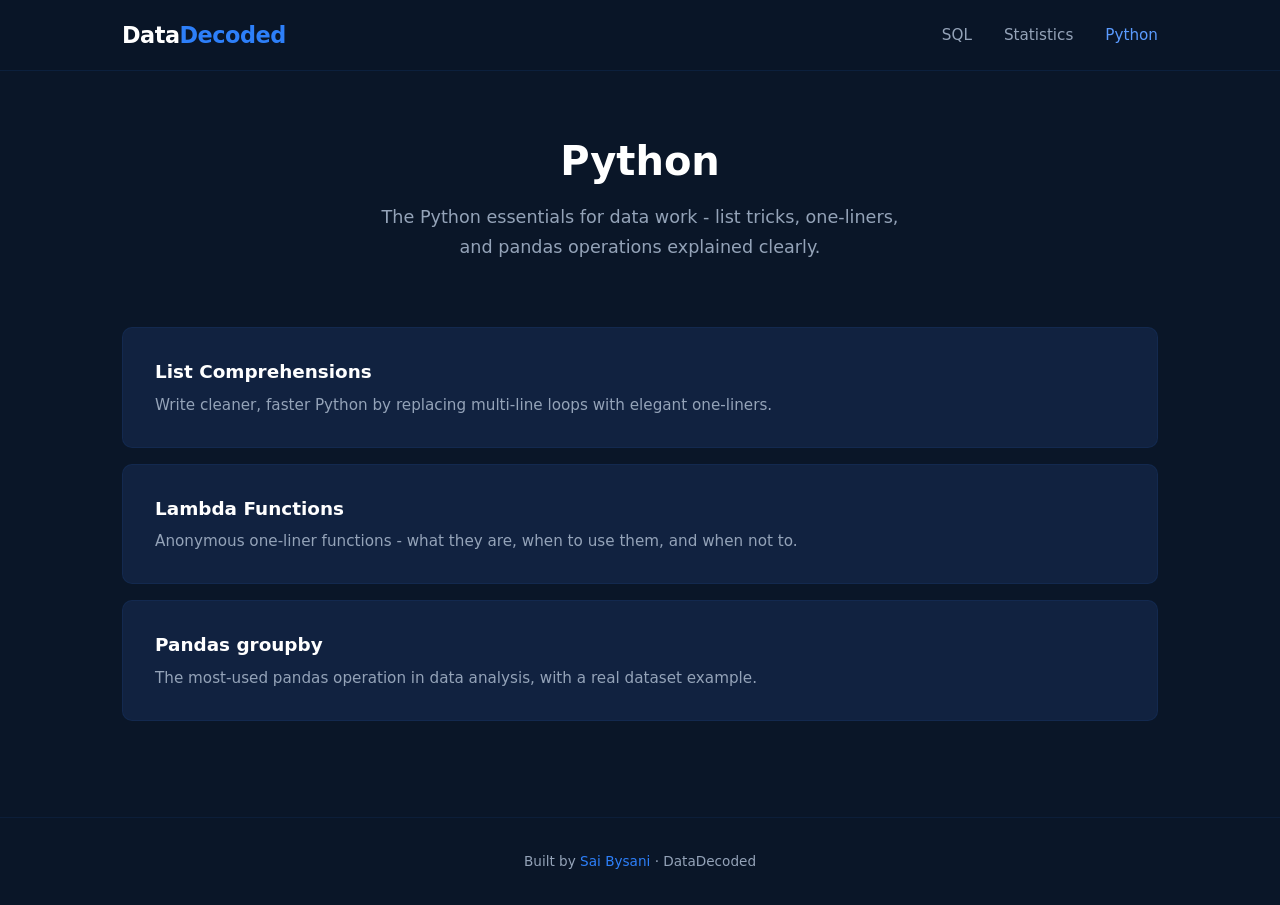
==== python/index.html @ 7349e88e "first version - data decoded" ====
<!DOCTYPE html>
<html lang="en">
<head>
  <meta charset="UTF-8">
  <meta name="viewport" content="width=device-width, initial-scale=1.0">
  <title>Python Concepts - DataDecoded</title>
  <meta name="description" content="Master Python essentials like List Comprehensions, Lambda Functions, and Pandas groupby in plain English.">
  <link rel="stylesheet" href="../css/style.css">
</head>
<body>

  <nav class="navbar">
    <div class="container">
      <a href="../index.html" class="logo">Data<span>Decoded</span></a>
      <button class="nav-toggle" aria-label="Toggle navigation" aria-expanded="false">
        <span></span><span></span><span></span>
      </button>
      <ul class="nav-links">
        <li><a href="../sql/index.html">SQL</a></li>
        <li><a href="../statistics/index.html">Statistics</a></li>
        <li><a href="index.html" class="active">Python</a></li>
      </ul>
    </div>
  </nav>

  <main>
    <section class="category-hero">
      <div class="container">
        <h1>Python</h1>
        <p>The Python essentials for data work - list tricks, one-liners, and pandas operations explained clearly.</p>
      </div>
    </section>

    <section class="concept-list">
      <div class="container">
        <a href="list-comprehensions.html" class="concept-card">
          <h3>List Comprehensions</h3>
          <p>Write cleaner, faster Python by replacing multi-line loops with elegant one-liners.</p>
        </a>

        <a href="lambda-functions.html" class="concept-card">
          <h3>Lambda Functions</h3>
          <p>Anonymous one-liner functions - what they are, when to use them, and when not to.</p>
        </a>

        <a href="pandas-groupby.html" class="concept-card">
          <h3>Pandas groupby</h3>
          <p>The most-used pandas operation in data analysis, with a real dataset example.</p>
        </a>
      </div>
    </section>
  </main>

  <footer class="footer">
    <p>Built by <a href="#">Sai Bysani</a> &middot; DataDecoded</p>
  </footer>

  <script src="../js/main.js"></script>
</body>
</html>
---- css/style.css ----
/* ===== RESET & BASE ===== */
*,
*::before,
*::after {
  margin: 0;
  padding: 0;
  box-sizing: border-box;
}

:root {
  --navy: #0a1628;
  --navy-light: #112240;
  --navy-mid: #1a3055;
  --blue: #2d7ff9;
  --blue-light: #5a9bff;
  --blue-glow: rgba(45, 127, 249, 0.15);
  --white: #ffffff;
  --gray-100: #f0f4f8;
  --gray-200: #d9e2ec;
  --gray-300: #b0bec5;
  --gray-400: #8a9ab5;
  --gray-500: #627893;
  --text-primary: #e2e8f0;
  --text-secondary: #94a3b8;
  --font-main: 'Segoe UI', system-ui, -apple-system, sans-serif;
  --font-mono: 'Cascadia Code', 'Fira Code', 'Consolas', monospace;
  --max-width: 1100px;
  --radius: 10px;
  --transition: 0.25s ease;
}

html {
  scroll-behavior: smooth;
}

body {
  font-family: var(--font-main);
  background: var(--navy);
  color: var(--text-primary);
  line-height: 1.7;
  min-height: 100vh;
  display: flex;
  flex-direction: column;
}

a {
  color: var(--blue-light);
  text-decoration: none;
  transition: color var(--transition);
}

a:hover {
  color: var(--blue);
}

img {
  max-width: 100%;
}

/* ===== NAVBAR ===== */
.navbar {
  background: rgba(10, 22, 40, 0.95);
  backdrop-filter: blur(12px);
  border-bottom: 1px solid rgba(45, 127, 249, 0.1);
  position: sticky;
  top: 0;
  z-index: 100;
}

.navbar .container {
  display: flex;
  align-items: center;
  justify-content: space-between;
  padding: 1rem 2rem;
  max-width: var(--max-width);
  margin: 0 auto;
}

.navbar .logo {
  font-size: 1.4rem;
  font-weight: 700;
  color: var(--white);
  letter-spacing: -0.5px;
}

.navbar .logo span {
  color: var(--blue);
}

.nav-links {
  display: flex;
  list-style: none;
  gap: 2rem;
}

.nav-links a {
  color: var(--text-secondary);
  font-size: 0.95rem;
  font-weight: 500;
  transition: color var(--transition);
}

.nav-links a:hover,
.nav-links a.active {
  color: var(--blue-light);
}

.nav-toggle {
  display: none;
  background: none;
  border: none;
  cursor: pointer;
  padding: 0.25rem;
}

.nav-toggle span {
  display: block;
  width: 24px;
  height: 2px;
  background: var(--text-primary);
  margin: 5px 0;
  transition: var(--transition);
  border-radius: 2px;
}

/* ===== LAYOUT ===== */
.container {
  max-width: var(--max-width);
  margin: 0 auto;
  padding: 0 2rem;
}

main {
  flex: 1;
}

/* ===== HERO ===== */
.hero {
  text-align: center;
  padding: 5rem 2rem 4rem;
}

.hero h1 {
  font-size: 3rem;
  font-weight: 800;
  color: var(--white);
  margin-bottom: 1rem;
  letter-spacing: -1px;
  line-height: 1.15;
}

.hero h1 span {
  color: var(--blue);
}

.hero p {
  font-size: 1.2rem;
  color: var(--text-secondary);
  max-width: 600px;
  margin: 0 auto 2rem;
  line-height: 1.6;
}

.hero .cta-btn {
  display: inline-block;
  background: var(--blue);
  color: var(--white);
  padding: 0.85rem 2.2rem;
  border-radius: 50px;
  font-weight: 600;
  font-size: 1rem;
  transition: background var(--transition), transform var(--transition);
}

.hero .cta-btn:hover {
  background: var(--blue-light);
  transform: translateY(-2px);
  color: var(--white);
}

/* ===== SECTION HEADERS ===== */
.section-header {
  text-align: center;
  margin-bottom: 3rem;
}

.section-header h2 {
  font-size: 2rem;
  font-weight: 700;
  color: var(--white);
  margin-bottom: 0.5rem;
}

.section-header p {
  color: var(--text-secondary);
  font-size: 1.05rem;
}

/* ===== CATEGORY CARDS (Homepage) ===== */
.categories {
  padding: 2rem 0 5rem;
}

.card-grid {
  display: grid;
  grid-template-columns: repeat(auto-fit, minmax(300px, 1fr));
  gap: 1.5rem;
}

.card {
  background: var(--navy-light);
  border: 1px solid rgba(45, 127, 249, 0.08);
  border-radius: var(--radius);
  padding: 2rem;
  transition: transform var(--transition), border-color var(--transition), box-shadow var(--transition);
}

.card:hover {
  transform: translateY(-4px);
  border-color: rgba(45, 127, 249, 0.25);
  box-shadow: 0 8px 30px rgba(0, 0, 0, 0.3);
}

.card .card-icon {
  font-size: 2.2rem;
  margin-bottom: 1rem;
}

.card h3 {
  font-size: 1.3rem;
  color: var(--white);
  margin-bottom: 0.5rem;
  font-weight: 700;
}

.card p {
  color: var(--text-secondary);
  font-size: 0.95rem;
  margin-bottom: 1.25rem;
  line-height: 1.6;
}

.card .card-link {
  color: var(--blue);
  font-weight: 600;
  font-size: 0.9rem;
  display: inline-flex;
  align-items: center;
  gap: 0.4rem;
}

.card .card-link:hover {
  gap: 0.6rem;
}

/* ===== CATEGORY PAGE ===== */
.category-hero {
  padding: 3.5rem 2rem 2rem;
  text-align: center;
}

.category-hero h1 {
  font-size: 2.5rem;
  font-weight: 800;
  color: var(--white);
  margin-bottom: 0.5rem;
}

.category-hero p {
  color: var(--text-secondary);
  font-size: 1.1rem;
  max-width: 550px;
  margin: 0 auto;
}

.concept-list {
  padding: 2rem 0 5rem;
}

.concept-card {
  display: block;
  background: var(--navy-light);
  border: 1px solid rgba(45, 127, 249, 0.08);
  border-radius: var(--radius);
  padding: 1.75rem 2rem;
  margin-bottom: 1rem;
  transition: transform var(--transition), border-color var(--transition), box-shadow var(--transition);
}

.concept-card:hover {
  transform: translateX(6px);
  border-color: rgba(45, 127, 249, 0.25);
  box-shadow: 0 4px 20px rgba(0, 0, 0, 0.25);
  color: var(--text-primary);
}

.concept-card h3 {
  font-size: 1.15rem;
  color: var(--white);
  margin-bottom: 0.35rem;
  font-weight: 600;
}

.concept-card p {
  color: var(--text-secondary);
  font-size: 0.95rem;
}

/* ===== CONCEPT PAGE ===== */
.concept-page {
  padding: 3rem 0 5rem;
}

.concept-page .container {
  max-width: 780px;
}

.breadcrumb {
  color: var(--text-secondary);
  font-size: 0.85rem;
  margin-bottom: 2rem;
  display: flex;
  align-items: center;
  gap: 0.5rem;
  flex-wrap: wrap;
}

.breadcrumb a {
  color: var(--text-secondary);
}

.breadcrumb a:hover {
  color: var(--blue-light);
}

.breadcrumb .sep {
  opacity: 0.4;
}

.concept-page h1 {
  font-size: 2.3rem;
  font-weight: 800;
  color: var(--white);
  margin-bottom: 0.5rem;
  line-height: 1.2;
}

.concept-page .subtitle {
  color: var(--blue);
  font-size: 1.05rem;
  font-weight: 500;
  margin-bottom: 2.5rem;
}

.concept-page h2 {
  font-size: 1.4rem;
  font-weight: 700;
  color: var(--white);
  margin: 2.5rem 0 1rem;
}

.concept-page p {
  color: var(--text-primary);
  font-size: 1rem;
  margin-bottom: 1rem;
  line-height: 1.8;
}

.concept-page ul,
.concept-page ol {
  margin: 0.5rem 0 1.5rem 1.5rem;
  color: var(--text-primary);
}

.concept-page li {
  margin-bottom: 0.5rem;
  line-height: 1.7;
}

/* Code blocks */
.code-block {
  background: #0d1b2a;
  border: 1px solid rgba(45, 127, 249, 0.12);
  border-radius: 8px;
  padding: 1.25rem 1.5rem;
  margin: 1.25rem 0 1.75rem;
  overflow-x: auto;
  position: relative;
}

.code-block code {
  font-family: var(--font-mono);
  font-size: 0.88rem;
  color: var(--gray-200);
  line-height: 1.7;
  white-space: pre;
  display: block;
}

.code-label {
  position: absolute;
  top: 0;
  right: 0;
  background: var(--blue);
  color: var(--white);
  font-size: 0.7rem;
  font-weight: 600;
  padding: 0.2rem 0.7rem;
  border-radius: 0 8px 0 6px;
  text-transform: uppercase;
  letter-spacing: 0.5px;
}

/* Inline code */
.concept-page code:not(.code-block code) {
  font-family: var(--font-mono);
  background: rgba(45, 127, 249, 0.1);
  color: var(--blue-light);
  padding: 0.15rem 0.45rem;
  border-radius: 4px;
  font-size: 0.88em;
}

/* Key Takeaway box */
.takeaway {
  background: var(--blue-glow);
  border-left: 4px solid var(--blue);
  border-radius: 0 var(--radius) var(--radius) 0;
  padding: 1.5rem 1.75rem;
  margin: 2.5rem 0;
}

.takeaway h3 {
  color: var(--blue-light);
  font-size: 0.9rem;
  text-transform: uppercase;
  letter-spacing: 1px;
  margin-bottom: 0.6rem;
  font-weight: 700;
}

.takeaway p {
  color: var(--text-primary);
  font-size: 0.98rem;
  margin-bottom: 0;
}

/* Analogy box */
.analogy {
  background: rgba(255, 255, 255, 0.03);
  border: 1px dashed rgba(45, 127, 249, 0.2);
  border-radius: var(--radius);
  padding: 1.5rem 1.75rem;
  margin: 1.5rem 0;
}

.analogy h3 {
  color: var(--gray-300);
  font-size: 0.85rem;
  text-transform: uppercase;
  letter-spacing: 1px;
  margin-bottom: 0.5rem;
}

/* Comparison table */
.comparison-table {
  width: 100%;
  border-collapse: collapse;
  margin: 1.5rem 0 2rem;
  font-size: 0.92rem;
}

.comparison-table th {
  background: var(--navy-mid);
  color: var(--white);
  padding: 0.85rem 1rem;
  text-align: left;
  font-weight: 600;
  border-bottom: 2px solid var(--blue);
}

.comparison-table td {
  padding: 0.75rem 1rem;
  border-bottom: 1px solid rgba(255, 255, 255, 0.05);
  color: var(--text-primary);
}

.comparison-table tr:hover td {
  background: rgba(45, 127, 249, 0.04);
}

/* Navigation between concepts */
.concept-nav {
  display: flex;
  justify-content: space-between;
  gap: 1rem;
  margin-top: 3rem;
  padding-top: 2rem;
  border-top: 1px solid rgba(255, 255, 255, 0.06);
}

.concept-nav a {
  display: flex;
  flex-direction: column;
  background: var(--navy-light);
  border: 1px solid rgba(45, 127, 249, 0.08);
  border-radius: var(--radius);
  padding: 1rem 1.25rem;
  flex: 1;
  transition: border-color var(--transition), transform var(--transition);
}

.concept-nav a:hover {
  border-color: rgba(45, 127, 249, 0.25);
  transform: translateY(-2px);
}

.concept-nav .nav-label {
  font-size: 0.75rem;
  color: var(--text-secondary);
  text-transform: uppercase;
  letter-spacing: 1px;
  margin-bottom: 0.25rem;
}

.concept-nav .nav-title {
  color: var(--white);
  font-weight: 600;
  font-size: 0.95rem;
}

.concept-nav .next {
  text-align: right;
}

/* ===== FOOTER ===== */
.footer {
  background: rgba(10, 22, 40, 0.6);
  border-top: 1px solid rgba(45, 127, 249, 0.08);
  text-align: center;
  padding: 2rem;
  margin-top: auto;
}

.footer p {
  color: var(--text-secondary);
  font-size: 0.85rem;
}

.footer a {
  color: var(--blue);
  font-weight: 500;
}

/* ===== RESPONSIVE ===== */
@media (max-width: 768px) {
  .hero h1 {
    font-size: 2.2rem;
  }

  .hero p {
    font-size: 1.05rem;
  }

  .category-hero h1 {
    font-size: 2rem;
  }

  .concept-page h1 {
    font-size: 1.8rem;
  }

  .card-grid {
    grid-template-columns: 1fr;
  }

  .nav-toggle {
    display: block;
  }

  .nav-links {
    display: none;
    position: absolute;
    top: 100%;
    left: 0;
    right: 0;
    flex-direction: column;
    background: var(--navy);
    border-bottom: 1px solid rgba(45, 127, 249, 0.1);
    padding: 1rem 2rem 1.5rem;
    gap: 0.75rem;
  }

  .nav-links.open {
    display: flex;
  }

  .navbar .container {
    position: relative;
  }

  .concept-nav {
    flex-direction: column;
  }

  .concept-nav .next {
    text-align: left;
  }

  .comparison-table {
    font-size: 0.82rem;
  }

  .comparison-table th,
  .comparison-table td {
    padding: 0.6rem 0.65rem;
  }

  .container {
    padding: 0 1.25rem;
  }

  .code-block {
    padding: 1rem;
  }

  .code-block code {
    font-size: 0.8rem;
  }
}

@media (max-width: 480px) {
  .hero {
    padding: 3.5rem 1rem 3rem;
  }

  .hero h1 {
    font-size: 1.8rem;
  }

  .concept-page h1 {
    font-size: 1.55rem;
  }
}
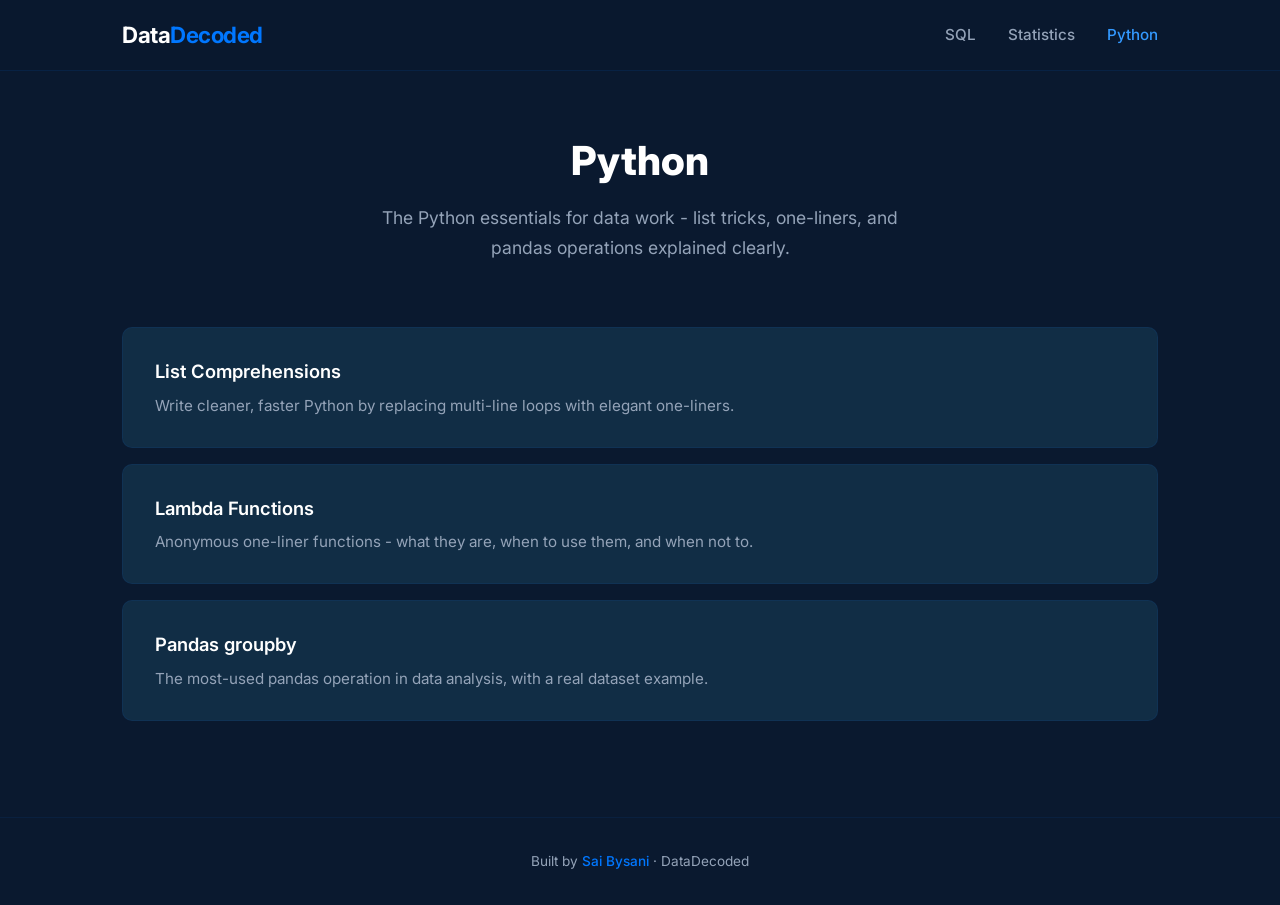
==== commit 4fc4aebd: "fix: align design system with CLAUDE.md rules Colors were wrong (navy #0a1628 -> #0A192F, blue #2d7f" ====
--- a/python/index.html
+++ b/python/index.html
@@ -5,7 +5,10 @@
   <meta name="viewport" content="width=device-width, initial-scale=1.0">
   <title>Python Concepts - DataDecoded</title>
   <meta name="description" content="Master Python essentials like List Comprehensions, Lambda Functions, and Pandas groupby in plain English.">
-  <link rel="stylesheet" href="../css/style.css">
+  <link rel="preconnect" href="https://fonts.googleapis.com">
+  <link rel="preconnect" href="https://fonts.gstatic.com" crossorigin>
+  <link href="https://fonts.googleapis.com/css2?family=Inter:wght@400;500;600;700;800&display=swap" rel="stylesheet">
+  <link rel="stylesheet" href="../styles.css">
 </head>
 <body>
 
--- a/styles.css
+++ b/styles.css
@@ -0,0 +1,644 @@
+/* ===== RESET & BASE ===== */
+*,
+*::before,
+*::after {
+  margin: 0;
+  padding: 0;
+  box-sizing: border-box;
+}
+
+:root {
+  --navy: #0A192F;
+  --navy-light: #112D45;
+  --navy-mid: #1D3A5C;
+  --blue: #0077FF;
+  --blue-light: #3399FF;
+  --blue-glow: rgba(0, 119, 255, 0.15);
+  --white: #ffffff;
+  --gray-100: #f0f4f8;
+  --gray-200: #d9e2ec;
+  --gray-300: #b0bec5;
+  --gray-400: #8a9ab5;
+  --gray-500: #627893;
+  --text-primary: #e2e8f0;
+  --text-secondary: #94a3b8;
+  --font-main: 'Inter', sans-serif;
+  --font-mono: 'Cascadia Code', 'Fira Code', 'Consolas', monospace;
+  --max-width: 1100px;
+  --radius: 10px;
+  --transition: 0.25s ease;
+}
+
+html {
+  scroll-behavior: smooth;
+}
+
+body {
+  font-family: var(--font-main);
+  background: var(--navy);
+  color: var(--text-primary);
+  line-height: 1.7;
+  min-height: 100vh;
+  display: flex;
+  flex-direction: column;
+}
+
+a {
+  color: var(--blue-light);
+  text-decoration: none;
+  transition: color var(--transition);
+}
+
+a:hover {
+  color: var(--blue);
+}
+
+img {
+  max-width: 100%;
+}
+
+/* ===== NAVBAR ===== */
+.navbar {
+  background: rgba(10, 25, 47, 0.95);
+  backdrop-filter: blur(12px);
+  border-bottom: 1px solid rgba(0, 119, 255, 0.1);
+  position: sticky;
+  top: 0;
+  z-index: 100;
+}
+
+.navbar .container {
+  display: flex;
+  align-items: center;
+  justify-content: space-between;
+  padding: 1rem 2rem;
+  max-width: var(--max-width);
+  margin: 0 auto;
+}
+
+.navbar .logo {
+  font-size: 1.4rem;
+  font-weight: 700;
+  color: var(--white);
+  letter-spacing: -0.5px;
+}
+
+.navbar .logo span {
+  color: var(--blue);
+}
+
+.nav-links {
+  display: flex;
+  list-style: none;
+  gap: 2rem;
+}
+
+.nav-links a {
+  color: var(--text-secondary);
+  font-size: 0.95rem;
+  font-weight: 500;
+  transition: color var(--transition);
+}
+
+.nav-links a:hover,
+.nav-links a.active {
+  color: var(--blue-light);
+}
+
+.nav-toggle {
+  display: none;
+  background: none;
+  border: none;
+  cursor: pointer;
+  padding: 0.25rem;
+}
+
+.nav-toggle span {
+  display: block;
+  width: 24px;
+  height: 2px;
+  background: var(--text-primary);
+  margin: 5px 0;
+  transition: var(--transition);
+  border-radius: 2px;
+}
+
+/* ===== LAYOUT ===== */
+.container {
+  max-width: var(--max-width);
+  margin: 0 auto;
+  padding: 0 2rem;
+}
+
+main {
+  flex: 1;
+}
+
+/* ===== HERO ===== */
+.hero {
+  text-align: center;
+  padding: 5rem 2rem 4rem;
+}
+
+.hero h1 {
+  font-size: 3rem;
+  font-weight: 800;
+  color: var(--white);
+  margin-bottom: 1rem;
+  letter-spacing: -1px;
+  line-height: 1.15;
+}
+
+.hero h1 span {
+  color: var(--blue);
+}
+
+.hero p {
+  font-size: 1.2rem;
+  color: var(--text-secondary);
+  max-width: 600px;
+  margin: 0 auto 2rem;
+  line-height: 1.6;
+}
+
+.hero .cta-btn {
+  display: inline-block;
+  background: var(--blue);
+  color: var(--white);
+  padding: 0.85rem 2.2rem;
+  border-radius: 50px;
+  font-weight: 600;
+  font-size: 1rem;
+  transition: background var(--transition), transform var(--transition);
+}
+
+.hero .cta-btn:hover {
+  background: var(--blue-light);
+  transform: translateY(-2px);
+  color: var(--white);
+}
+
+/* ===== SECTION HEADERS ===== */
+.section-header {
+  text-align: center;
+  margin-bottom: 3rem;
+}
+
+.section-header h2 {
+  font-size: 2rem;
+  font-weight: 700;
+  color: var(--white);
+  margin-bottom: 0.5rem;
+}
+
+.section-header p {
+  color: var(--text-secondary);
+  font-size: 1.05rem;
+}
+
+/* ===== CATEGORY CARDS (Homepage) ===== */
+.categories {
+  padding: 2rem 0 5rem;
+}
+
+.card-grid {
+  display: grid;
+  grid-template-columns: repeat(auto-fit, minmax(300px, 1fr));
+  gap: 1.5rem;
+}
+
+.card {
+  background: var(--navy-light);
+  border: 1px solid rgba(0, 119, 255, 0.08);
+  border-radius: var(--radius);
+  padding: 2rem;
+  transition: transform var(--transition), border-color var(--transition), box-shadow var(--transition);
+}
+
+.card:hover {
+  transform: translateY(-4px);
+  border-color: rgba(0, 119, 255, 0.25);
+  box-shadow: 0 8px 30px rgba(0, 0, 0, 0.3);
+}
+
+.card .card-icon {
+  font-size: 2.2rem;
+  margin-bottom: 1rem;
+}
+
+.card h3 {
+  font-size: 1.3rem;
+  color: var(--white);
+  margin-bottom: 0.5rem;
+  font-weight: 700;
+}
+
+.card p {
+  color: var(--text-secondary);
+  font-size: 0.95rem;
+  margin-bottom: 1.25rem;
+  line-height: 1.6;
+}
+
+.card .card-link {
+  color: var(--blue);
+  font-weight: 600;
+  font-size: 0.9rem;
+  display: inline-flex;
+  align-items: center;
+  gap: 0.4rem;
+}
+
+.card .card-link:hover {
+  gap: 0.6rem;
+}
+
+/* ===== CATEGORY PAGE ===== */
+.category-hero {
+  padding: 3.5rem 2rem 2rem;
+  text-align: center;
+}
+
+.category-hero h1 {
+  font-size: 2.5rem;
+  font-weight: 800;
+  color: var(--white);
+  margin-bottom: 0.5rem;
+}
+
+.category-hero p {
+  color: var(--text-secondary);
+  font-size: 1.1rem;
+  max-width: 550px;
+  margin: 0 auto;
+}
+
+.concept-list {
+  padding: 2rem 0 5rem;
+}
+
+.concept-card {
+  display: block;
+  background: var(--navy-light);
+  border: 1px solid rgba(0, 119, 255, 0.08);
+  border-radius: var(--radius);
+  padding: 1.75rem 2rem;
+  margin-bottom: 1rem;
+  transition: transform var(--transition), border-color var(--transition), box-shadow var(--transition);
+}
+
+.concept-card:hover {
+  transform: translateX(6px);
+  border-color: rgba(0, 119, 255, 0.25);
+  box-shadow: 0 4px 20px rgba(0, 0, 0, 0.25);
+  color: var(--text-primary);
+}
+
+.concept-card h3 {
+  font-size: 1.15rem;
+  color: var(--white);
+  margin-bottom: 0.35rem;
+  font-weight: 600;
+}
+
+.concept-card p {
+  color: var(--text-secondary);
+  font-size: 0.95rem;
+}
+
+/* ===== CONCEPT PAGE ===== */
+.concept-page {
+  padding: 3rem 0 5rem;
+}
+
+.concept-page .container {
+  max-width: 780px;
+}
+
+.breadcrumb {
+  color: var(--text-secondary);
+  font-size: 0.85rem;
+  margin-bottom: 2rem;
+  display: flex;
+  align-items: center;
+  gap: 0.5rem;
+  flex-wrap: wrap;
+}
+
+.breadcrumb a {
+  color: var(--text-secondary);
+}
+
+.breadcrumb a:hover {
+  color: var(--blue-light);
+}
+
+.breadcrumb .sep {
+  opacity: 0.4;
+}
+
+.concept-page h1 {
+  font-size: 2.3rem;
+  font-weight: 800;
+  color: var(--white);
+  margin-bottom: 0.5rem;
+  line-height: 1.2;
+}
+
+.concept-page .subtitle {
+  color: var(--blue);
+  font-size: 1.05rem;
+  font-weight: 500;
+  margin-bottom: 2.5rem;
+}
+
+.concept-page h2 {
+  font-size: 1.4rem;
+  font-weight: 700;
+  color: var(--white);
+  margin: 2.5rem 0 1rem;
+}
+
+.concept-page p {
+  color: var(--text-primary);
+  font-size: 1rem;
+  margin-bottom: 1rem;
+  line-height: 1.8;
+}
+
+.concept-page ul,
+.concept-page ol {
+  margin: 0.5rem 0 1.5rem 1.5rem;
+  color: var(--text-primary);
+}
+
+.concept-page li {
+  margin-bottom: 0.5rem;
+  line-height: 1.7;
+}
+
+/* Code blocks */
+.code-block {
+  background: #061525;
+  border: 1px solid rgba(0, 119, 255, 0.12);
+  border-radius: 8px;
+  padding: 1.25rem 1.5rem;
+  margin: 1.25rem 0 1.75rem;
+  overflow-x: auto;
+  position: relative;
+}
+
+.code-block code {
+  font-family: var(--font-mono);
+  font-size: 0.88rem;
+  color: var(--gray-200);
+  line-height: 1.7;
+  white-space: pre;
+  display: block;
+}
+
+.code-label {
+  position: absolute;
+  top: 0;
+  right: 0;
+  background: var(--blue);
+  color: var(--white);
+  font-size: 0.7rem;
+  font-weight: 600;
+  padding: 0.2rem 0.7rem;
+  border-radius: 0 8px 0 6px;
+  text-transform: uppercase;
+  letter-spacing: 0.5px;
+}
+
+/* Inline code */
+.concept-page code:not(.code-block code) {
+  font-family: var(--font-mono);
+  background: rgba(0, 119, 255, 0.1);
+  color: var(--blue-light);
+  padding: 0.15rem 0.45rem;
+  border-radius: 4px;
+  font-size: 0.88em;
+}
+
+/* Key Takeaway box */
+.takeaway {
+  background: var(--blue-glow);
+  border-left: 4px solid var(--blue);
+  border-radius: 0 var(--radius) var(--radius) 0;
+  padding: 1.5rem 1.75rem;
+  margin: 2.5rem 0;
+}
+
+.takeaway h3 {
+  color: var(--blue-light);
+  font-size: 0.9rem;
+  text-transform: uppercase;
+  letter-spacing: 1px;
+  margin-bottom: 0.6rem;
+  font-weight: 700;
+}
+
+.takeaway p {
+  color: var(--text-primary);
+  font-size: 0.98rem;
+  margin-bottom: 0;
+}
+
+/* Analogy box */
+.analogy {
+  background: rgba(255, 255, 255, 0.03);
+  border: 1px dashed rgba(0, 119, 255, 0.2);
+  border-radius: var(--radius);
+  padding: 1.5rem 1.75rem;
+  margin: 1.5rem 0;
+}
+
+.analogy h3 {
+  color: var(--gray-300);
+  font-size: 0.85rem;
+  text-transform: uppercase;
+  letter-spacing: 1px;
+  margin-bottom: 0.5rem;
+}
+
+/* Comparison table */
+.comparison-table {
+  width: 100%;
+  border-collapse: collapse;
+  margin: 1.5rem 0 2rem;
+  font-size: 0.92rem;
+}
+
+.comparison-table th {
+  background: var(--navy-mid);
+  color: var(--white);
+  padding: 0.85rem 1rem;
+  text-align: left;
+  font-weight: 600;
+  border-bottom: 2px solid var(--blue);
+}
+
+.comparison-table td {
+  padding: 0.75rem 1rem;
+  border-bottom: 1px solid rgba(255, 255, 255, 0.05);
+  color: var(--text-primary);
+}
+
+.comparison-table tr:hover td {
+  background: rgba(0, 119, 255, 0.04);
+}
+
+/* Navigation between concepts */
+.concept-nav {
+  display: flex;
+  justify-content: space-between;
+  gap: 1rem;
+  margin-top: 3rem;
+  padding-top: 2rem;
+  border-top: 1px solid rgba(255, 255, 255, 0.06);
+}
+
+.concept-nav a {
+  display: flex;
+  flex-direction: column;
+  background: var(--navy-light);
+  border: 1px solid rgba(0, 119, 255, 0.08);
+  border-radius: var(--radius);
+  padding: 1rem 1.25rem;
+  flex: 1;
+  transition: border-color var(--transition), transform var(--transition);
+}
+
+.concept-nav a:hover {
+  border-color: rgba(0, 119, 255, 0.25);
+  transform: translateY(-2px);
+}
+
+.concept-nav .nav-label {
+  font-size: 0.75rem;
+  color: var(--text-secondary);
+  text-transform: uppercase;
+  letter-spacing: 1px;
+  margin-bottom: 0.25rem;
+}
+
+.concept-nav .nav-title {
+  color: var(--white);
+  font-weight: 600;
+  font-size: 0.95rem;
+}
+
+.concept-nav .next {
+  text-align: right;
+}
+
+/* ===== FOOTER ===== */
+.footer {
+  background: rgba(10, 25, 47, 0.6);
+  border-top: 1px solid rgba(0, 119, 255, 0.08);
+  text-align: center;
+  padding: 2rem;
+  margin-top: auto;
+}
+
+.footer p {
+  color: var(--text-secondary);
+  font-size: 0.85rem;
+}
+
+.footer a {
+  color: var(--blue);
+  font-weight: 500;
+}
+
+/* ===== RESPONSIVE ===== */
+@media (max-width: 768px) {
+  .hero h1 {
+    font-size: 2.2rem;
+  }
+
+  .hero p {
+    font-size: 1.05rem;
+  }
+
+  .category-hero h1 {
+    font-size: 2rem;
+  }
+
+  .concept-page h1 {
+    font-size: 1.8rem;
+  }
+
+  .card-grid {
+    grid-template-columns: 1fr;
+  }
+
+  .nav-toggle {
+    display: block;
+  }
+
+  .nav-links {
+    display: none;
+    position: absolute;
+    top: 100%;
+    left: 0;
+    right: 0;
+    flex-direction: column;
+    background: var(--navy);
+    border-bottom: 1px solid rgba(0, 119, 255, 0.1);
+    padding: 1rem 2rem 1.5rem;
+    gap: 0.75rem;
+  }
+
+  .nav-links.open {
+    display: flex;
+  }
+
+  .navbar .container {
+    position: relative;
+  }
+
+  .concept-nav {
+    flex-direction: column;
+  }
+
+  .concept-nav .next {
+    text-align: left;
+  }
+
+  .comparison-table {
+    font-size: 0.82rem;
+  }
+
+  .comparison-table th,
+  .comparison-table td {
+    padding: 0.6rem 0.65rem;
+  }
+
+  .container {
+    padding: 0 1.25rem;
+  }
+
+  .code-block {
+    padding: 1rem;
+  }
+
+  .code-block code {
+    font-size: 0.8rem;
+  }
+}
+
+@media (max-width: 480px) {
+  .hero {
+    padding: 3.5rem 1rem 3rem;
+  }
+
+  .hero h1 {
+    font-size: 1.8rem;
+  }
+
+  .concept-page h1 {
+    font-size: 1.55rem;
+  }
+}
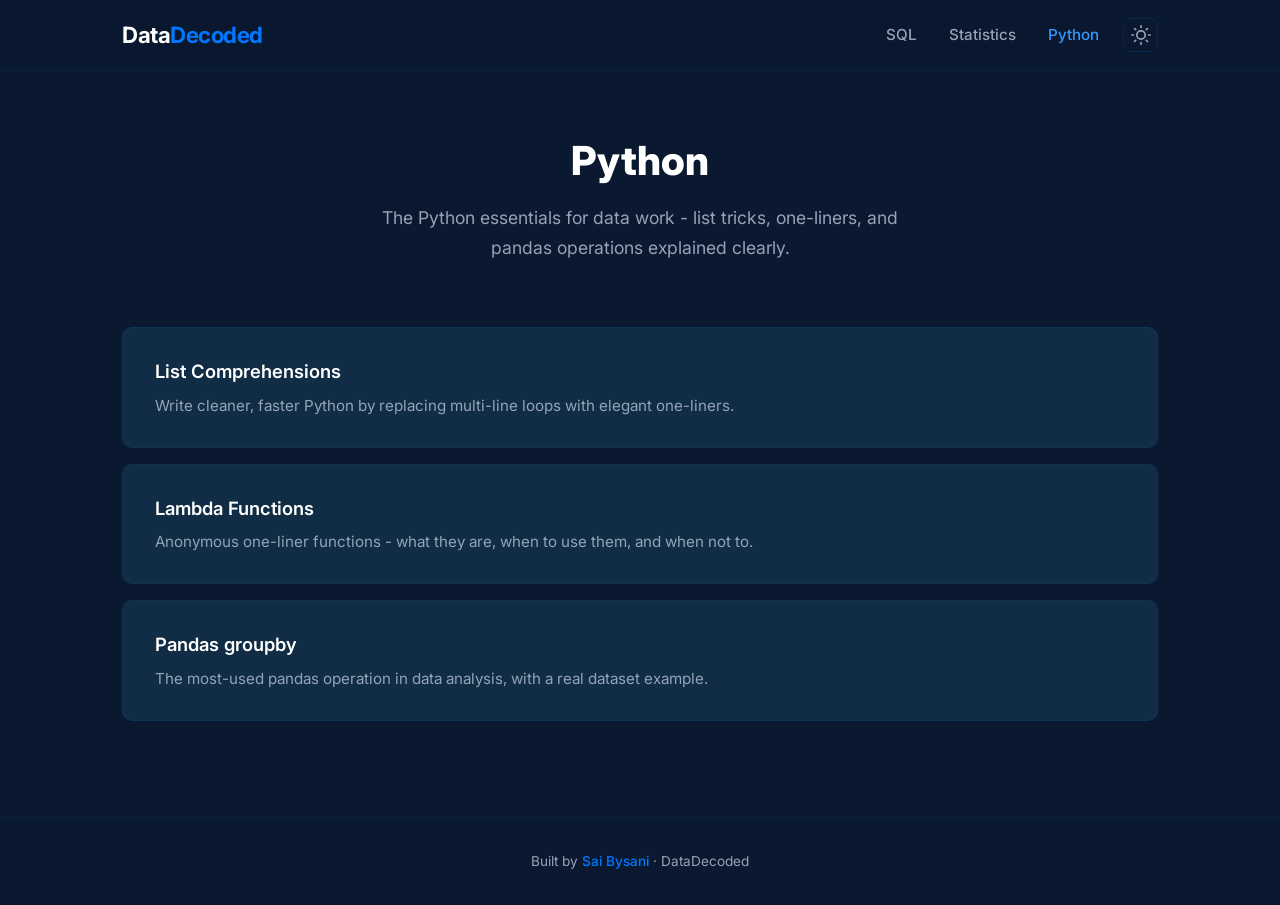
==== commit 290280bd: "add dark/light mode toggle, SVG icons, and LinkedIn footer link - Dark/light theme toggle with sun/m" ====
--- a/python/index.html
+++ b/python/index.html
@@ -9,6 +9,7 @@
   <link rel="preconnect" href="https://fonts.gstatic.com" crossorigin>
   <link href="https://fonts.googleapis.com/css2?family=Inter:wght@400;500;600;700;800&display=swap" rel="stylesheet">
   <link rel="stylesheet" href="../styles.css">
+  <script>if(localStorage.theme)document.documentElement.dataset.theme=localStorage.theme</script>
 </head>
 <body>
 
@@ -23,6 +24,10 @@
         <li><a href="../statistics/index.html">Statistics</a></li>
         <li><a href="index.html" class="active">Python</a></li>
       </ul>
+      <button class="theme-toggle" aria-label="Toggle theme">
+        <svg class="icon-sun" width="20" height="20" viewBox="0 0 24 24" fill="none" stroke="currentColor" stroke-width="2" stroke-linecap="round" stroke-linejoin="round"><circle cx="12" cy="12" r="5"/><path d="M12 1v2M12 21v2M4.22 4.22l1.42 1.42M18.36 18.36l1.42 1.42M1 12h2M21 12h2M4.22 19.78l1.42-1.42M18.36 5.64l1.42-1.42"/></svg>
+        <svg class="icon-moon" width="20" height="20" viewBox="0 0 24 24" fill="none" stroke="currentColor" stroke-width="2" stroke-linecap="round" stroke-linejoin="round"><path d="M21 12.79A9 9 0 1 1 11.21 3 7 7 0 0 0 21 12.79z"/></svg>
+      </button>
     </div>
   </nav>
 
@@ -55,7 +60,7 @@
   </main>
 
   <footer class="footer">
-    <p>Built by <a href="#">Sai Bysani</a> &middot; DataDecoded</p>
+    <p>Built by <a href="https://www.linkedin.com/in/saibysani18" target="_blank" rel="noopener">Sai Bysani</a> &middot; DataDecoded</p>
   </footer>
 
   <script src="../js/main.js"></script>
--- a/styles.css
+++ b/styles.css
@@ -70,7 +70,7 @@
 .navbar .container {
   display: flex;
   align-items: center;
-  justify-content: space-between;
+  gap: 1.5rem;
   padding: 1rem 2rem;
   max-width: var(--max-width);
   margin: 0 auto;
@@ -91,6 +91,7 @@
   display: flex;
   list-style: none;
   gap: 2rem;
+  margin-left: auto;
 }
 
 .nav-links a {
@@ -552,6 +553,102 @@
   font-weight: 500;
 }
 
+/* ===== THEME TOGGLE ===== */
+.theme-toggle {
+  background: none;
+  border: 1px solid rgba(0, 119, 255, 0.15);
+  border-radius: 8px;
+  cursor: pointer;
+  padding: 0.4rem;
+  display: flex;
+  align-items: center;
+  justify-content: center;
+  color: var(--text-secondary);
+  transition: color var(--transition), border-color var(--transition);
+}
+
+.theme-toggle:hover {
+  color: var(--blue);
+  border-color: rgba(0, 119, 255, 0.35);
+}
+
+.theme-toggle .icon-moon {
+  display: none;
+}
+
+[data-theme="light"] .theme-toggle .icon-sun {
+  display: none;
+}
+
+[data-theme="light"] .theme-toggle .icon-moon {
+  display: block;
+}
+
+/* ===== SVG CARD ICONS ===== */
+.card-svg-icon {
+  width: 36px;
+  height: 36px;
+  color: var(--blue);
+  margin-bottom: 1rem;
+}
+
+/* ===== LIGHT THEME ===== */
+[data-theme="light"] {
+  --navy: #ffffff;
+  --navy-light: #f0f4f8;
+  --navy-mid: #e2e8f0;
+  --white: #0A192F;
+  --gray-200: #4a5568;
+  --gray-300: #718096;
+  --text-primary: #1a202c;
+  --text-secondary: #4a5568;
+  --blue-glow: rgba(0, 119, 255, 0.08);
+}
+
+[data-theme="light"] .navbar {
+  background: rgba(255, 255, 255, 0.95);
+  border-bottom-color: rgba(0, 119, 255, 0.15);
+}
+
+[data-theme="light"] .footer {
+  background: rgba(240, 244, 248, 0.8);
+  border-top-color: rgba(0, 119, 255, 0.12);
+}
+
+[data-theme="light"] .code-block {
+  background: #f0f4f8;
+  border-color: rgba(0, 119, 255, 0.15);
+}
+
+[data-theme="light"] .code-block code {
+  color: #1a202c;
+}
+
+[data-theme="light"] .card,
+[data-theme="light"] .concept-card,
+[data-theme="light"] .concept-nav a {
+  border-color: rgba(0, 119, 255, 0.12);
+  box-shadow: 0 1px 3px rgba(0, 0, 0, 0.06);
+}
+
+[data-theme="light"] .analogy {
+  background: rgba(0, 119, 255, 0.03);
+  border-color: rgba(0, 119, 255, 0.15);
+}
+
+[data-theme="light"] .comparison-table td {
+  border-bottom-color: rgba(0, 0, 0, 0.08);
+}
+
+[data-theme="light"] .concept-nav {
+  border-top-color: rgba(0, 0, 0, 0.08);
+}
+
+[data-theme="light"] .concept-page code:not(.code-block code) {
+  background: rgba(0, 119, 255, 0.08);
+  color: #0066dd;
+}
+
 /* ===== RESPONSIVE ===== */
 @media (max-width: 768px) {
   .hero h1 {
@@ -576,6 +673,12 @@
 
   .nav-toggle {
     display: block;
+    order: 3;
+  }
+
+  .theme-toggle {
+    order: 2;
+    margin-left: auto;
   }
 
   .nav-links {
@@ -589,6 +692,7 @@
     border-bottom: 1px solid rgba(0, 119, 255, 0.1);
     padding: 1rem 2rem 1.5rem;
     gap: 0.75rem;
+    order: 4;
   }
 
   .nav-links.open {
